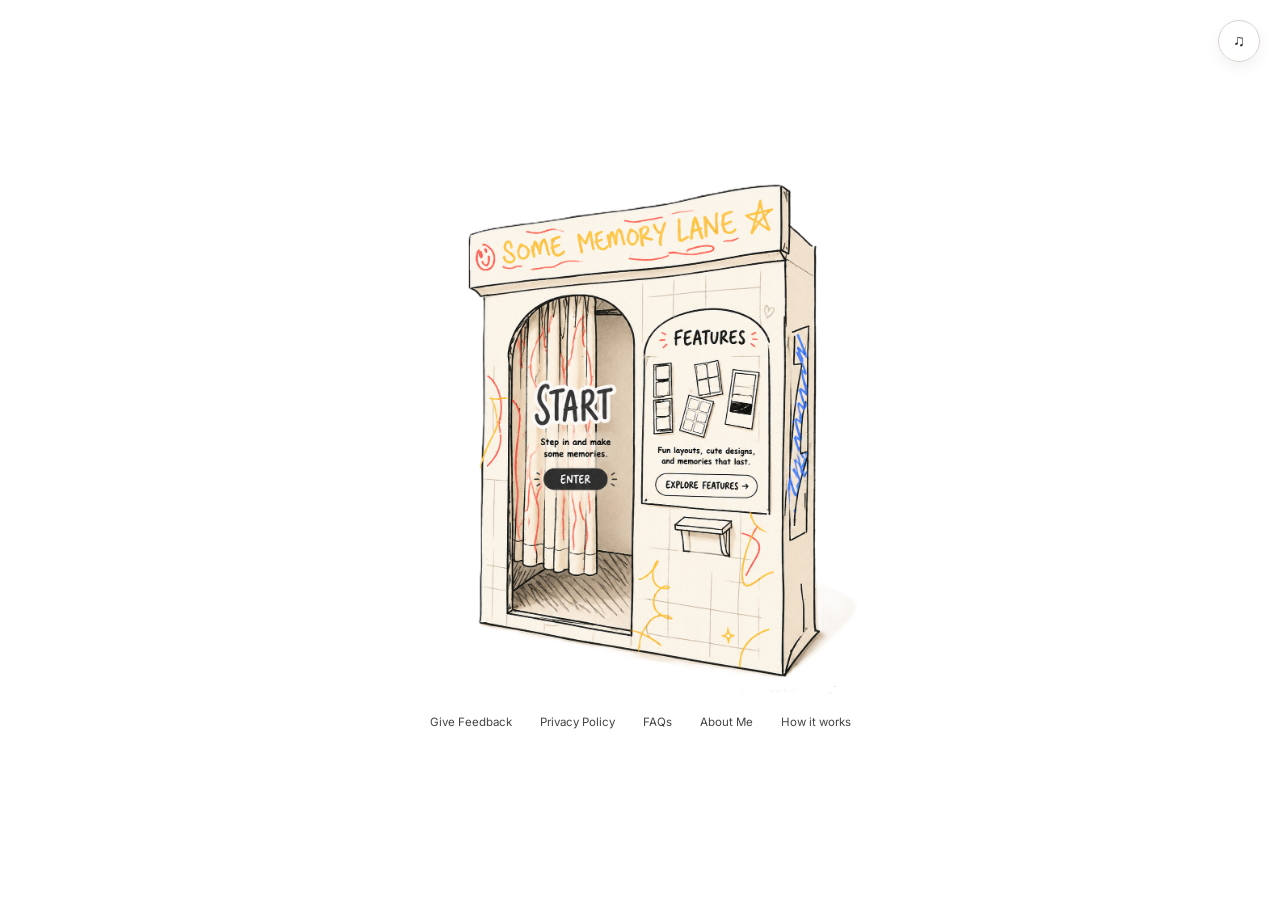
==== index.html @ 2fe90630 "Initial Memory Lane deployment" ====
<!DOCTYPE html>
<html lang="en">

<head>

    <meta charset="UTF-8">
    <meta name="viewport" content="width=device-width, initial-scale=1.0">

    <title>Some Memory Lane</title>

    <link rel="stylesheet" href="style.css">

    <link rel="preconnect" href="https://fonts.googleapis.com">
    <link rel="preconnect" href="https://fonts.gstatic.com" crossorigin>

    <link
        href="https://fonts.googleapis.com/css2?family=Inter:wght@300;400;500;600&family=Poppins:wght@400;500;600;700&display=swap"
        rel="stylesheet">

</head>


<body>


    <!-- ==========================================
         LANDING PAGE
    =========================================== -->

    <main class="landing-page">


        <!-- ======================================
             MAIN SKETCH
        ======================================= -->
        <!-- ======================================
            MUSIC
        ======================================= -->

        <audio id="backgroundMusic" loop>
            <source src="assets/music/notcuteanymore.mp3" type="audio/mpeg">
        </audio>

        <button id="musicToggle"class="music-toggle"> ♫    </button>

        <section class="landing-visual">

            <img
                src="assets/images/landing-page.png"
                alt="Some Memory Lane photobooth"
                class="landing-image"
            >


            <!-- START / ENTER -->

            <a
                href="pages/start.html"
                class="enter-button"
            >

                <span>Enter</span>

                <span class="enter-arrow">→</span>

            </a>


            <!-- FEATURED STRIPS -->

            <a
                href="pages/features.html"
                class="featured-strips"
            >

                <span>Some</span>
                <span>Memories</span>

            </a>


        </section>



        <!-- ======================================
             FOOTER
        ======================================= -->

        <footer class="landing-footer">

            <a
                href="fallback.html"
                class="footer-link"
            >
                Give Feedback
            </a>


            <a
                href="/pages/privacy.html"
                class="footer-link"
            >
                Privacy Policy
            </a>


            <a
                href="/pages/faq.html"
                class="footer-link"
            >
                FAQs
            </a>


            <a
                href="/pages/about.html"
                class="footer-link"
            >
                About Me
            </a>


            <a
                href="fallback.html"
                class="footer-link"
            >
                How it works
            </a>


        </footer>


    </main>

<script src="script.js"></script>
</body>

</html>
---- style.css ----
/* ==========================================
   SOME MEMORY LANE
   LANDING PAGE
========================================== */

* {
    box-sizing: border-box;
}

html,
body {
    width: 100%;
    height: 100%;
    margin: 0;
    overflow: hidden;
}

body {
    background: #ffffff;
    font-family: 'Inter', sans-serif;
}


/* ==========================================
   LANDING PAGE
========================================== */

.landing-page {

    width: 100%;
    height: 100vh;

    display: flex;
    flex-direction: column;

    align-items: center;
    justify-content: center;

    overflow: hidden;

    padding: 5px 20px;

}


/* ==========================================
   MAIN IMAGE
========================================== */

.landing-visual {

    position: relative;

    /*
        Smaller than before.
        This keeps the sketch from feeling
        zoomed in.
    */

    height: min(78vh, 540px);

    width: auto;

    aspect-ratio: 872 / 620;

    flex-shrink: 1;

}


/* ==========================================
   SKETCH IMAGE
========================================== */

.landing-image {

    display: block;

    width: 100%;
    height: 100%;

    object-fit: contain;

    user-select: none;

}


/* ==========================================
   START / ENTER AREA
========================================== */

/*
    Invisible clickable area over
    the curtain.

    NO background.
    NO text.
    NO hover effect.
*/

.enter-button {

    position: absolute;

    left: 28%;
    top: 20%;

    width: 15%;
    height: 57%;

    display: block;

    background: transparent;

    border: none;

    color: transparent;

    text-decoration: none;

    cursor: pointer;

    z-index: 10;

}


/*
    Completely disable the
    visual hover effect.
*/

.enter-button:hover,
.enter-button:focus,
.enter-button:active {

    background: transparent;

    color: transparent;

    outline: none;

    transform: none;

}


/*
    Hide the text completely.
*/

.enter-button span {

    display: none;

}


/* ==========================================
   FEATURED STRIPS AREA
========================================== */

/*
    Invisible clickable area over
    the strips/display drawing.
*/

.featured-strips {

    position: absolute;

    left: 44%;
    top: 21%;

    width: 17%;
    height: 25%;

    display: block;

    background: transparent;

    border: none;

    color: transparent;

    text-decoration: none;

    cursor: pointer;

    z-index: 10;

}


/*
    NO visual hover effect.
*/

.featured-strips:hover,
.featured-strips:focus,
.featured-strips:active {

    background: transparent;

    color: transparent;

    outline: none;

    transform: none;

}


/*
    Hide the text completely.
*/

.featured-strips span {

    display: none;

}


/* ==========================================
   FOOTER
========================================== */

.landing-footer {

    width: auto;

    display: flex;

    justify-content: center;
    align-items: center;

    gap: 28px;

    margin-top: 4px;

    flex-shrink: 0;

}


/* ==========================================
   FOOTER LINKS
========================================== */

.footer-link {

    color: #444;

    text-decoration: none;

    font-size: .72rem;

    font-weight: 400;

    white-space: nowrap;

    transition: color .2s ease;

}


.footer-link:hover {

    color: #000;

    text-decoration: underline;

}


/* ==========================================
   TABLET
========================================== */

@media (max-width: 900px) {

    .landing-page {

        padding: 5px 10px;

    }


    .landing-visual {

        height: min(76vh, 500px);

    }


    .landing-footer {

        gap: 20px;

    }


    .footer-link {

        font-size: .68rem;

    }

}


/* ==========================================
   MOBILE
========================================== */

@media (max-width: 600px) {

    .landing-page {

        padding: 5px;

    }


    .landing-visual {

        height: min(72vh, 420px);

    }


    .landing-footer {

        gap: 10px;

        flex-wrap: wrap;

    }


    .footer-link {

        font-size: .6rem;

    }

}


/* ==========================================
   SHORT SCREEN
========================================== */

@media (max-height: 650px) {

    .landing-visual {

        height: 72vh;

    }


    .landing-footer {

        gap: 18px;

    }


    .footer-link {

        font-size: .62rem;

    }

}


/* ==========================================
   MUSIC BUTTON
========================================== */

.music-toggle {

    position: fixed;

    top: 20px;
    right: 20px;

    width: 42px;
    height: 42px;

    display: flex;

    align-items: center;
    justify-content: center;

    border: 1px solid #D8D3CC;

    border-radius: 50%;

    background: rgba(255, 255, 255, .85);

    color: #2B2B2B;

    font-size: 1rem;

    cursor: pointer;

    box-shadow: 0 5px 15px rgba(0,0,0,.06);

    transition: .25s ease;

    z-index: 100;
}


.music-toggle:hover {

    background: #2B2B2B;

    color: white;

    transform: translateY(-2px);

}


.music-toggle.playing {

    background: #2B2B2B;

    color: white;

}
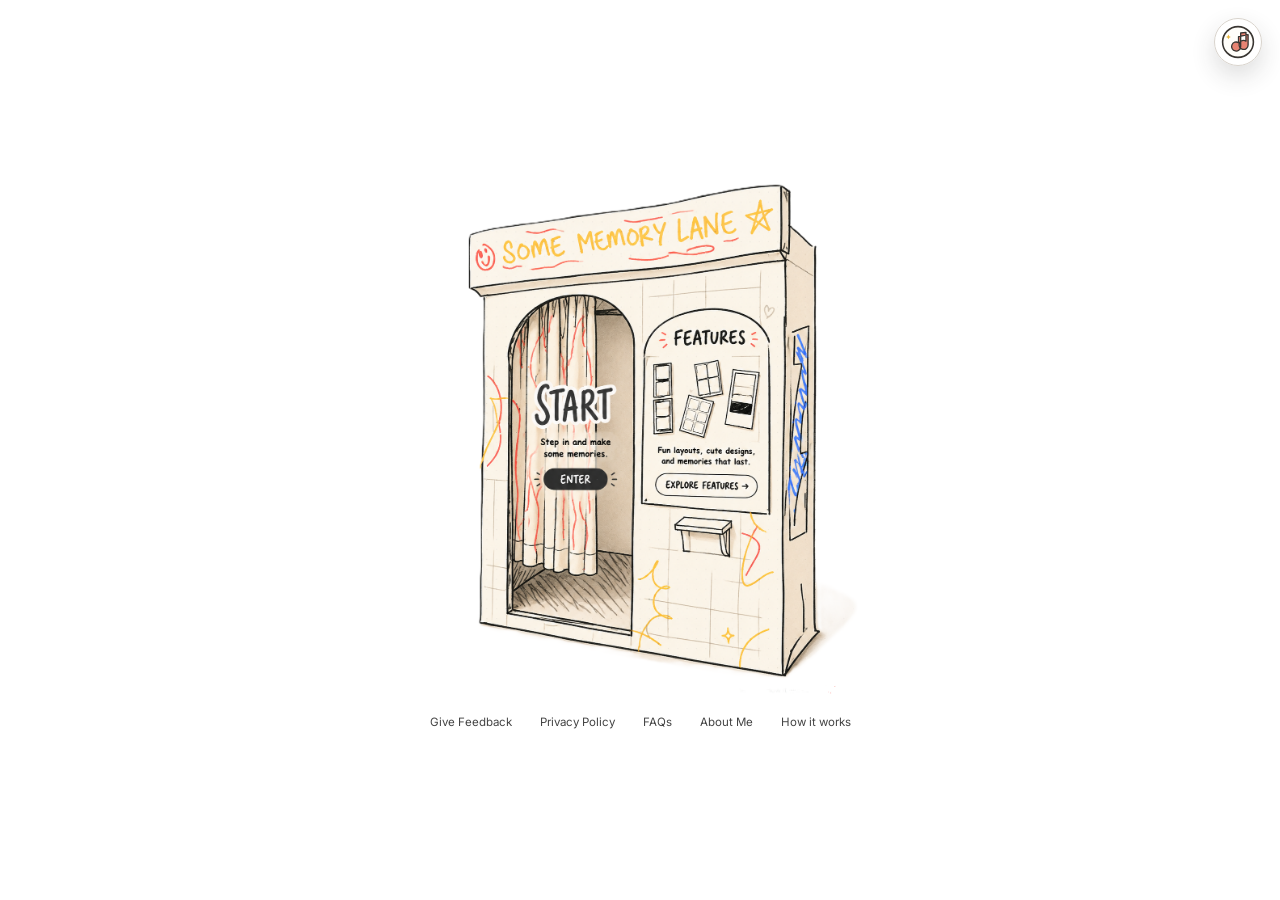
==== commit c207b0bc: "Updates from copilot used 200 credits" ====
--- a/index.html
+++ b/index.html
@@ -1,140 +1,156 @@
-<!DOCTYPE html>
+<!doctype html>
 <html lang="en">
-
-<head>
-
-    <meta charset="UTF-8">
-    <meta name="viewport" content="width=device-width, initial-scale=1.0">
+  <head>
+    <meta charset="UTF-8" />
+    <meta name="viewport" content="width=device-width, initial-scale=1.0" />
 
     <title>Some Memory Lane</title>
 
-    <link rel="stylesheet" href="style.css">
+    <link rel="stylesheet" href="style.css" />
 
-    <link rel="preconnect" href="https://fonts.googleapis.com">
-    <link rel="preconnect" href="https://fonts.gstatic.com" crossorigin>
+    <link rel="preconnect" href="https://fonts.googleapis.com" />
+    <link rel="preconnect" href="https://fonts.gstatic.com" crossorigin />
 
     <link
-        href="https://fonts.googleapis.com/css2?family=Inter:wght@300;400;500;600&family=Poppins:wght@400;500;600;700&display=swap"
-        rel="stylesheet">
+      href="https://fonts.googleapis.com/css2?family=Inter:wght@300;400;500;600&family=Poppins:wght@400;500;600;700&display=swap"
+      rel="stylesheet"
+    />
+    <link rel="icon" href="../assets//icons/favicon1.png" type="image/x-icon" />
+  </head>
 
-</head>
-
-
-<body>
-
-
+  <body>
     <!-- ==========================================
          LANDING PAGE
     =========================================== -->
 
     <main class="landing-page">
-
-
-        <!-- ======================================
+      <!-- ======================================
              MAIN SKETCH
         ======================================= -->
-        <!-- ======================================
+      <!-- ======================================
             MUSIC
         ======================================= -->
 
-        <audio id="backgroundMusic" loop>
-            <source src="assets/music/notcuteanymore.mp3" type="audio/mpeg">
-        </audio>
+      <audio id="backgroundMusic" loop>
+        <source src="assets/music/notcuteanymore.mp3" type="audio/mpeg" />
+      </audio>
 
-        <button id="musicToggle"class="music-toggle"> ♫    </button>
+      <button
+        id="musicToggle"
+        class="music-toggle"
+        type="button"
+        aria-label="Play music"
+        aria-pressed="false"
+      >
+        <img
+          id="musicIcon"
+          class="music-icon"
+          src="assets/icons/music-note.svg"
+          alt="Play music"
+        />
+      </button>
 
-        <section class="landing-visual">
+      <section class="landing-visual">
+        <img
+          src="assets/images/landing-page.png"
+          alt="Some Memory Lane photobooth"
+          class="landing-image"
+        />
 
-            <img
-                src="assets/images/landing-page.png"
-                alt="Some Memory Lane photobooth"
-                class="landing-image"
-            >
+        <!-- START / ENTER -->
 
+        <a
+          href="pages/start.html"
+          class="enter-button"
+          aria-label="Start a new photo booth session"
+        >
+          <span>Enter</span>
 
-            <!-- START / ENTER -->
+          <span class="enter-arrow">→</span>
+        </a>
 
-            <a
-                href="pages/start.html"
-                class="enter-button"
-            >
+        <!-- FEATURED STRIPS -->
 
-                <span>Enter</span>
+        <a
+          href="pages/features.html"
+          class="featured-strips"
+          aria-label="View featured memories"
+        >
+          <span>Some</span>
+          <span>Memories</span>
+        </a>
+      </section>
 
-                <span class="enter-arrow">→</span>
-
-            </a>
-
-
-            <!-- FEATURED STRIPS -->
-
-            <a
-                href="pages/features.html"
-                class="featured-strips"
-            >
-
-                <span>Some</span>
-                <span>Memories</span>
-
-            </a>
-
-
-        </section>
-
-
-
-        <!-- ======================================
+      <!-- ======================================
              FOOTER
         ======================================= -->
 
-        <footer class="landing-footer">
+      <footer class="landing-footer">
+        <a href="fallback.html" class="footer-link"> Give Feedback </a>
 
-            <a
-                href="fallback.html"
-                class="footer-link"
-            >
-                Give Feedback
-            </a>
+        <a href="pages/privacy.html" class="footer-link"> Privacy Policy </a>
 
+        <a href="pages/faq.html" class="footer-link"> FAQs </a>
 
-            <a
-                href="/pages/privacy.html"
-                class="footer-link"
-            >
-                Privacy Policy
-            </a>
+        <a href="pages/about.html" class="footer-link"> About Me </a>
 
-
-            <a
-                href="/pages/faq.html"
-                class="footer-link"
-            >
-                FAQs
-            </a>
-
-
-            <a
-                href="/pages/about.html"
-                class="footer-link"
-            >
-                About Me
-            </a>
-
-
-            <a
-                href="fallback.html"
-                class="footer-link"
-            >
-                How it works
-            </a>
-
-
-        </footer>
-
-
+        <a href="fallback.html" class="footer-link"> How it works </a>
+      </footer>
     </main>
 
-<script src="script.js"></script>
-</body>
+    <div class="coin-transition" id="coinTransition" aria-hidden="true">
+      <div class="transition-coin">SLM</div>
+      <p>Starting your session</p>
+    </div>
 
-</html>+    <div
+      id="portfolioDialog"
+      class="portfolio-dialog"
+      role="dialog"
+      aria-modal="true"
+      aria-labelledby="portfolioDialogTitle"
+      aria-describedby="portfolioDialogMessage"
+      hidden
+    >
+      <div class="portfolio-dialog-card">
+        <button
+          type="button"
+          class="portfolio-dialog-close"
+          id="portfolioDialogClose"
+          aria-label="Stay on Some Memory Lane"
+        >
+          &times;
+        </button>
+
+        <p class="portfolio-dialog-label">A little detour</p>
+
+        <h2 id="portfolioDialogTitle">Leave the photo booth?</h2>
+
+        <p id="portfolioDialogMessage">
+          Your memories will stay right here. Would you like to visit my
+          portfolio?
+        </p>
+
+        <div class="portfolio-dialog-actions">
+          <button
+            type="button"
+            class="dialog-button dialog-button-secondary"
+            id="portfolioDialogStay"
+          >
+            Stay here
+          </button>
+
+          <button
+            type="button"
+            class="dialog-button dialog-button-primary"
+            id="portfolioDialogConfirm"
+          >
+            Visit portfolio <span aria-hidden="true">&#8594;</span>
+          </button>
+        </div>
+      </div>
+    </div>
+
+    <script src="script.js"></script>
+  </body>
+</html>
--- a/style.css
+++ b/style.css
@@ -4,87 +4,200 @@
 ========================================== */
 
 * {
-    box-sizing: border-box;
+  box-sizing: border-box;
 }
 
 html,
 body {
-    width: 100%;
-    height: 100%;
-    margin: 0;
-    overflow: hidden;
+  width: 100%;
+  height: 100%;
+  margin: 0;
+  overflow: hidden;
+}
+
+.music-toggle {
+  position: fixed;
+  top: max(18px, env(safe-area-inset-top));
+  right: max(18px, env(safe-area-inset-right));
+  z-index: 50;
+  width: 48px;
+  height: 48px;
+  display: grid;
+  place-items: center;
+  border: 1px solid #d8d3cc;
+  border-radius: 50%;
+  background: rgba(255, 255, 255, 0.9);
+  color: #2b2b2b;
+  padding: 6px;
+  cursor: pointer;
+  font:
+    0.72rem "Inter",
+    sans-serif;
+  box-shadow: 0 10px 24px rgba(43, 43, 43, 0.16);
+  transition:
+    transform 0.2s ease,
+    box-shadow 0.2s ease,
+    background 0.2s ease;
+}
+
+.music-toggle:hover,
+.music-toggle:focus-visible {
+  background: #fff;
+  transform: translateY(-3px);
+  box-shadow: 0 14px 28px rgba(43, 43, 43, 0.2);
+}
+
+.music-toggle:focus-visible {
+  outline: 3px solid #e5b85c;
+  outline-offset: 3px;
+}
+
+.music-icon {
+  width: 34px;
+  height: 34px;
+  display: block;
+  border-radius: 50%;
+  object-fit: cover;
+}
+
+.music-toggle.playing .music-icon {
+  animation: spinRecord 2s linear infinite;
+}
+
+@keyframes spinRecord {
+  to {
+    transform: rotate(360deg);
+  }
+}
+
+.coin-transition {
+  position: fixed;
+  inset: 0;
+  z-index: 100;
+  display: grid;
+  place-items: center;
+  align-content: center;
+  gap: 18px;
+  background: #191817;
+  color: #fff;
+  opacity: 0;
+  pointer-events: none;
+}
+
+.coin-transition.show {
+  animation: boothCurtain 1.05s ease both;
+}
+
+.transition-coin {
+  width: 84px;
+  height: 84px;
+  display: grid;
+  place-items: center;
+  border: 5px solid #e5b85c;
+  border-radius: 50%;
+  color: #e5b85c;
+  font:
+    700 1rem "Poppins",
+    sans-serif;
+  animation: coinDrop 0.8s cubic-bezier(0.2, 0.8, 0.3, 1) both;
+}
+
+.coin-transition p {
+  margin: 0;
+  font-size: 0.8rem;
+  letter-spacing: 0.1em;
+  text-transform: uppercase;
+}
+
+@keyframes coinDrop {
+  from {
+    transform: translateY(-45vh) rotate(-30deg);
+  }
+  to {
+    transform: translateY(0) rotate(0);
+  }
+}
+
+@keyframes boothCurtain {
+  0%,
+  80% {
+    opacity: 1;
+    pointer-events: auto;
+  }
+  100% {
+    opacity: 0;
+    pointer-events: none;
+  }
+}
+
+@media (prefers-reduced-motion: reduce) {
+  .music-toggle.playing .music-icon,
+  .coin-transition.show,
+  .transition-coin {
+    animation: none;
+  }
 }
 
 body {
-    background: #ffffff;
-    font-family: 'Inter', sans-serif;
-}
-
+  background: #ffffff;
+  font-family: "Inter", sans-serif;
+}
 
 /* ==========================================
    LANDING PAGE
 ========================================== */
 
 .landing-page {
-
-    width: 100%;
-    height: 100vh;
-
-    display: flex;
-    flex-direction: column;
-
-    align-items: center;
-    justify-content: center;
-
-    overflow: hidden;
-
-    padding: 5px 20px;
-
-}
-
+  width: 100%;
+  height: 100vh;
+
+  display: flex;
+  flex-direction: column;
+
+  align-items: center;
+  justify-content: center;
+
+  overflow: hidden;
+
+  padding: 5px 20px;
+}
 
 /* ==========================================
    MAIN IMAGE
 ========================================== */
 
 .landing-visual {
-
-    position: relative;
-
-    /*
+  position: relative;
+
+  /*
         Smaller than before.
         This keeps the sketch from feeling
         zoomed in.
     */
 
-    height: min(78vh, 540px);
-
-    width: auto;
-
-    aspect-ratio: 872 / 620;
-
-    flex-shrink: 1;
-
-}
-
+  height: min(78vh, 540px);
+
+  width: auto;
+
+  aspect-ratio: 872 / 620;
+
+  flex-shrink: 1;
+}
 
 /* ==========================================
    SKETCH IMAGE
 ========================================== */
 
 .landing-image {
-
-    display: block;
-
-    width: 100%;
-    height: 100%;
-
-    object-fit: contain;
-
-    user-select: none;
-
-}
-
+  display: block;
+
+  width: 100%;
+  height: 100%;
+
+  object-fit: contain;
+
+  user-select: none;
+}
 
 /* ==========================================
    START / ENTER AREA
@@ -100,31 +213,36 @@
 */
 
 .enter-button {
-
-    position: absolute;
-
-    left: 28%;
-    top: 20%;
-
-    width: 15%;
-    height: 57%;
-
-    display: block;
-
-    background: transparent;
-
-    border: none;
-
-    color: transparent;
-
-    text-decoration: none;
-
-    cursor: pointer;
-
-    z-index: 10;
-
-}
-
+  position: absolute;
+
+  left: 32%;
+  top: 26%;
+
+  width: 17%;
+  height: 55%;
+
+  display: block;
+
+  background: transparent;
+
+  border: none;
+
+  color: transparent;
+
+  text-decoration: none;
+
+  cursor: pointer;
+
+  /* Prevent browser tap/click highlights on this invisible hit area. */
+  -webkit-tap-highlight-color: transparent;
+  -webkit-touch-callout: none;
+  -webkit-user-select: none;
+  user-select: none;
+  -webkit-appearance: none;
+  appearance: none;
+
+  z-index: 10;
+}
 
 /*
     Completely disable the
@@ -133,29 +251,26 @@
 
 .enter-button:hover,
 .enter-button:focus,
+.enter-button:focus-visible,
 .enter-button:active {
-
-    background: transparent;
-
-    color: transparent;
-
-    outline: none;
-
-    transform: none;
-
-}
-
+  background: transparent;
+
+  color: transparent;
+
+  outline: none;
+
+  box-shadow: none;
+
+  transform: none;
+}
 
 /*
     Hide the text completely.
 */
 
 .enter-button span {
-
-    display: none;
-
-}
-
+  display: none;
+}
 
 /* ==========================================
    FEATURED STRIPS AREA
@@ -167,31 +282,36 @@
 */
 
 .featured-strips {
-
-    position: absolute;
-
-    left: 44%;
-    top: 21%;
-
-    width: 17%;
-    height: 25%;
-
-    display: block;
-
-    background: transparent;
-
-    border: none;
-
-    color: transparent;
-
-    text-decoration: none;
-
-    cursor: pointer;
-
-    z-index: 10;
-
-}
-
+  position: absolute;
+
+  left: 50%;
+  top: 28%;
+
+  width: 17%;
+  height: 33%;
+
+  display: block;
+
+  background: transparent;
+
+  border: none;
+
+  color: transparent;
+
+  text-decoration: none;
+
+  cursor: pointer;
+
+  /* Prevent browser tap/click highlights on this invisible hit area. */
+  -webkit-tap-highlight-color: transparent;
+  -webkit-touch-callout: none;
+  -webkit-user-select: none;
+  user-select: none;
+  -webkit-appearance: none;
+  appearance: none;
+
+  z-index: 10;
+}
 
 /*
     NO visual hover effect.
@@ -199,239 +319,303 @@
 
 .featured-strips:hover,
 .featured-strips:focus,
+.featured-strips:focus-visible,
 .featured-strips:active {
-
-    background: transparent;
-
-    color: transparent;
-
-    outline: none;
-
-    transform: none;
-
-}
-
+  background: transparent;
+
+  color: transparent;
+
+  outline: none;
+
+  box-shadow: none;
+
+  transform: none;
+}
 
 /*
     Hide the text completely.
 */
 
 .featured-strips span {
-
-    display: none;
-
-}
-
+  display: none;
+}
 
 /* ==========================================
    FOOTER
 ========================================== */
 
 .landing-footer {
-
-    width: auto;
-
-    display: flex;
-
-    justify-content: center;
-    align-items: center;
-
-    gap: 28px;
-
-    margin-top: 4px;
-
-    flex-shrink: 0;
-
-}
-
+  width: auto;
+
+  display: flex;
+
+  justify-content: center;
+  align-items: center;
+
+  gap: 28px;
+
+  margin-top: 4px;
+
+  flex-shrink: 0;
+}
 
 /* ==========================================
    FOOTER LINKS
 ========================================== */
 
 .footer-link {
-
-    color: #444;
-
-    text-decoration: none;
-
-    font-size: .72rem;
-
-    font-weight: 400;
-
-    white-space: nowrap;
-
-    transition: color .2s ease;
-
-}
-
+  color: #444;
+
+  text-decoration: none;
+
+  font-size: 0.72rem;
+
+  font-weight: 400;
+
+  white-space: nowrap;
+
+  transition: color 0.2s ease;
+}
 
 .footer-link:hover {
-
-    color: #000;
-
-    text-decoration: underline;
-
-}
-
+  color: #000;
+
+  text-decoration: underline;
+}
 
 /* ==========================================
    TABLET
 ========================================== */
 
 @media (max-width: 900px) {
-
-    .landing-page {
-
-        padding: 5px 10px;
-
-    }
-
-
-    .landing-visual {
-
-        height: min(76vh, 500px);
-
-    }
-
-
-    .landing-footer {
-
-        gap: 20px;
-
-    }
-
-
-    .footer-link {
-
-        font-size: .68rem;
-
-    }
-
-}
-
+  .landing-page {
+    padding: 5px 10px;
+  }
+
+  .landing-visual {
+    height: min(76vh, 500px);
+  }
+
+  .landing-footer {
+    gap: 20px;
+  }
+
+  .footer-link {
+    font-size: 0.68rem;
+  }
+}
 
 /* ==========================================
    MOBILE
 ========================================== */
 
 @media (max-width: 600px) {
-
-    .landing-page {
-
-        padding: 5px;
-
-    }
-
-
-    .landing-visual {
-
-        height: min(72vh, 420px);
-
-    }
-
-
-    .landing-footer {
-
-        gap: 10px;
-
-        flex-wrap: wrap;
-
-    }
-
-
-    .footer-link {
-
-        font-size: .6rem;
-
-    }
-
-}
-
+  .landing-page {
+    padding: 5px;
+  }
+
+  .landing-visual {
+    height: min(72vh, 420px);
+  }
+
+  .landing-footer {
+    gap: 10px;
+
+    flex-wrap: wrap;
+  }
+
+  .footer-link {
+    font-size: 0.6rem;
+  }
+}
 
 /* ==========================================
    SHORT SCREEN
 ========================================== */
 
 @media (max-height: 650px) {
-
-    .landing-visual {
-
-        height: 72vh;
-
-    }
-
-
-    .landing-footer {
-
-        gap: 18px;
-
-    }
-
-
-    .footer-link {
-
-        font-size: .62rem;
-
-    }
-
-}
-
-
-/* ==========================================
-   MUSIC BUTTON
-========================================== */
-
-.music-toggle {
-
-    position: fixed;
-
-    top: 20px;
-    right: 20px;
-
-    width: 42px;
-    height: 42px;
-
-    display: flex;
-
-    align-items: center;
-    justify-content: center;
-
-    border: 1px solid #D8D3CC;
-
-    border-radius: 50%;
-
-    background: rgba(255, 255, 255, .85);
-
-    color: #2B2B2B;
-
-    font-size: 1rem;
-
-    cursor: pointer;
-
-    box-shadow: 0 5px 15px rgba(0,0,0,.06);
-
-    transition: .25s ease;
-
-    z-index: 100;
-}
-
-
-.music-toggle:hover {
-
-    background: #2B2B2B;
-
-    color: white;
-
-    transform: translateY(-2px);
-
-}
-
-
-.music-toggle.playing {
-
-    background: #2B2B2B;
-
-    color: white;
-
-}+  .landing-visual {
+    height: 72vh;
+  }
+
+  .landing-footer {
+    gap: 18px;
+  }
+
+  .footer-link {
+    font-size: 0.62rem;
+  }
+}
+
+/* ==========================================
+   PORTFOLIO CONFIRMATION DIALOG
+========================================== */
+
+body.dialog-open {
+  overflow: hidden;
+}
+
+.portfolio-dialog[hidden] {
+  display: none;
+}
+
+.portfolio-dialog {
+  position: fixed;
+  inset: 0;
+
+  display: flex;
+  align-items: center;
+  justify-content: center;
+
+  padding: 24px;
+
+  background: rgba(43, 43, 43, 0.38);
+  backdrop-filter: blur(4px);
+
+  z-index: 200;
+}
+
+.portfolio-dialog-card {
+  position: relative;
+
+  width: min(100%, 430px);
+  padding: 38px 34px 32px;
+
+  border: 1px solid #d8d3cc;
+  border-radius: 4px;
+
+  background: #fffaf2;
+  box-shadow: 10px 10px 0 rgba(43, 43, 43, 0.14);
+  color: #2b2b2b;
+  text-align: center;
+}
+
+.portfolio-dialog-card::before,
+.portfolio-dialog-card::after {
+  position: absolute;
+  top: 16px;
+
+  width: 42px;
+  height: 8px;
+
+  background: repeating-linear-gradient(
+    90deg,
+    #e2b93f 0 6px,
+    transparent 6px 11px
+  );
+
+  content: "";
+}
+
+.portfolio-dialog-card::before {
+  left: 20px;
+}
+
+.portfolio-dialog-card::after {
+  right: 20px;
+}
+
+.portfolio-dialog-close {
+  position: absolute;
+  top: 10px;
+  right: 12px;
+
+  width: 28px;
+  height: 28px;
+
+  border: 0;
+  background: transparent;
+  color: #706b65;
+  cursor: pointer;
+  font-size: 1.5rem;
+  line-height: 1;
+}
+
+.portfolio-dialog-close:hover,
+.portfolio-dialog-close:focus-visible {
+  color: #2b2b2b;
+  outline: 2px solid #e2b93f;
+  outline-offset: 2px;
+}
+
+.portfolio-dialog-label {
+  margin: 0 0 8px;
+
+  color: #b34a3c;
+  font-size: 0.68rem;
+  font-weight: 600;
+  letter-spacing: 0.14em;
+  text-transform: uppercase;
+}
+
+.portfolio-dialog-card h2 {
+  margin: 0 0 12px;
+
+  font-family: "Poppins", sans-serif;
+  font-size: clamp(1.4rem, 4vw, 1.8rem);
+  line-height: 1.2;
+}
+
+.portfolio-dialog-card p:not(.portfolio-dialog-label) {
+  max-width: 320px;
+  margin: 0 auto;
+
+  color: #625d57;
+  font-size: 0.9rem;
+  line-height: 1.6;
+}
+
+.portfolio-dialog-actions {
+  display: flex;
+  justify-content: center;
+  gap: 12px;
+
+  margin-top: 26px;
+}
+
+.dialog-button {
+  min-height: 42px;
+  padding: 10px 16px;
+
+  border: 1px solid #2b2b2b;
+  border-radius: 2px;
+
+  cursor: pointer;
+  font: inherit;
+  font-size: 0.78rem;
+  font-weight: 600;
+  transition:
+    transform 0.2s ease,
+    box-shadow 0.2s ease;
+}
+
+.dialog-button:hover,
+.dialog-button:focus-visible {
+  transform: translateY(-2px);
+  box-shadow: 3px 3px 0 #2b2b2b;
+  outline: none;
+}
+
+.dialog-button-secondary {
+  background: transparent;
+  color: #2b2b2b;
+}
+
+.dialog-button-primary {
+  background: #e2b93f;
+  color: #2b2b2b;
+}
+
+@media (max-width: 480px) {
+  .portfolio-dialog-card {
+    padding: 38px 20px 26px;
+  }
+
+  .portfolio-dialog-actions {
+    flex-direction: column-reverse;
+  }
+
+  .dialog-button {
+    width: 100%;
+  }
+}
